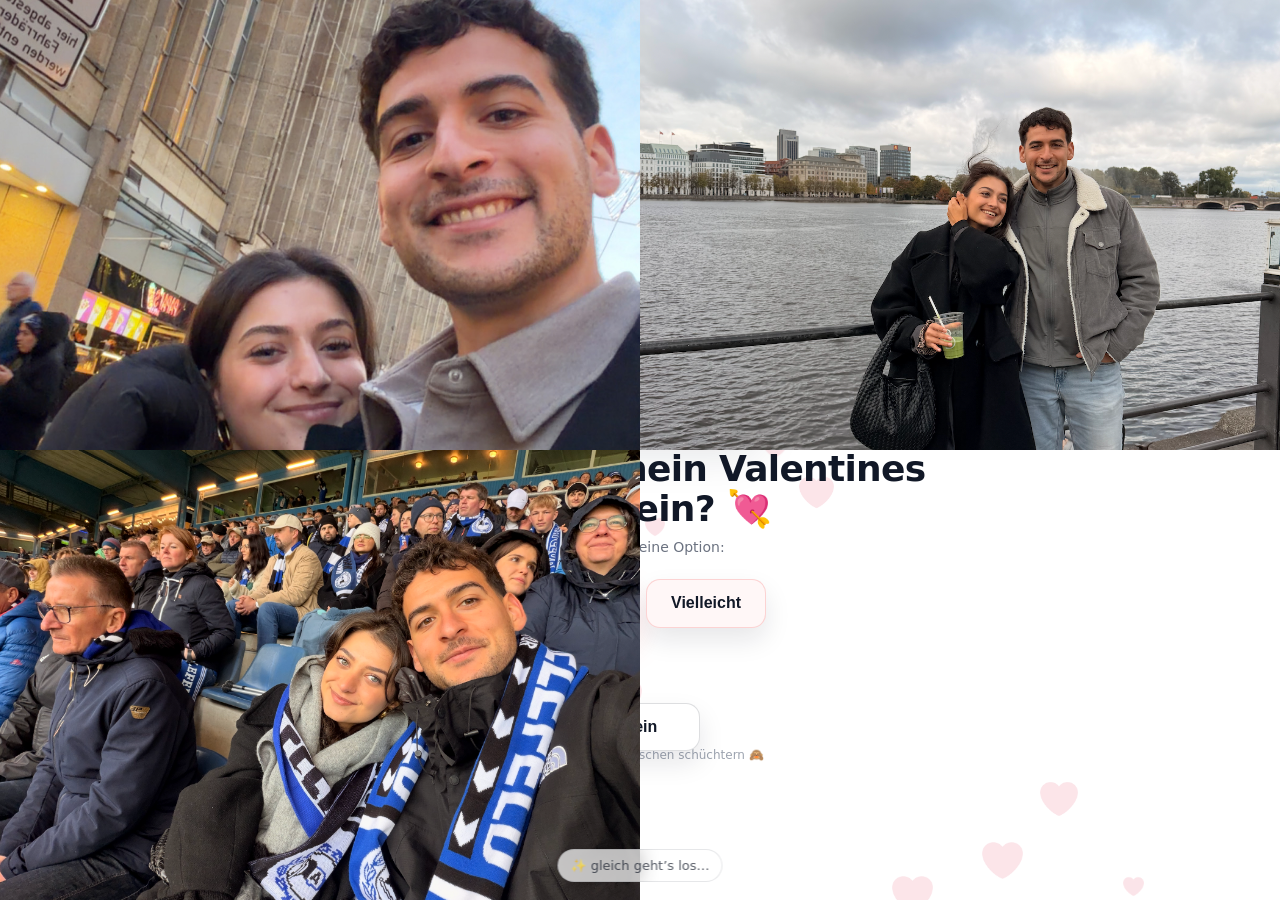
==== index.html @ 260835aa "save" ====
<!doctype html>
<html lang="de">
<head>
  <meta charset="utf-8" />
  <meta name="viewport" content="width=device-width, initial-scale=1, viewport-fit=cover" />
  <title>Valentinsdate? 💘</title>
  <link rel="preload" as="image" href="img/jiggle_bear.gif">
  <link rel="preload" as="image" href="img/pink_heart.png">

  <link rel="stylesheet" href="css/style.css" />
</head>

<body class="intro">

  <!-- Animated hearts background -->
  <div class="hearts" aria-hidden="true" id="heartsBg"></div>

<div id="curtain" aria-hidden="true">
  <div class="curtainGrid" id="curtainGrid">
    <div class="quad q1"><div class="img"></div></div>
    <div class="quad q2"><div class="img"></div></div>
    <div class="quad q3"><div class="img"></div></div>
    <div class="quad q4"><div class="img"></div></div>
  </div>

  <div class="hint">✨ gleich geht’s los…</div>
</div>


  <!-- FULLSCREEN "VIELLEICHT" OVERLAY -->
  <div id="maybeOverlay" aria-hidden="true">
    <div class="overlayContent">
      <img src="img/versuch_nochmal.png" alt="Bist du dir sicher?" />
      <div class="overlayCaption">Bist du dir sicher?</div>
    </div>
  </div>

  <!-- MAIN CONTENT (no container card) -->
  <main class="wrap" id="content">
    <section class="content">

      <div class="heroMedia">
        <img src="img/jiggle_bear.gif" alt="Jiggle Bear" class="heroGif" loading="eager" />
      </div>

      <h1>Möchtest du mein Valentines Date sein? 💘</h1>
      <p>Bitte wähle eine Option:</p>

     <div class="btnRow" id="btnRow">
  <a class="btn yes" href="ja.html">Ja</a>
  <button class="btn maybe" id="btnMaybe" type="button">Vielleicht</button>
</div>

<!-- Separate NO ZONE (below buttons, plenty of space) -->
<div class="noZone" id="noZone">
  <button class="btn no" id="btnNo" type="button">Nein</button>
</div>


      <div class="tinyNote">PS: „Nein“ ist ein bisschen schüchtern 🙈</div>

    </section>
  </main>

  <script src="js/main.js"></script>
</body>
</html>
---- css/style.css ----
:root{
  --bg: #ffffff;
  --text: #111827;
  --muted: #6b7280;

  --red: #ef4444;
  --red2:#ff4d6d;

  --safeTop: env(safe-area-inset-top, 0px);
  --safeBot: env(safe-area-inset-bottom, 0px);

  --max: 640px;
}

*{ box-sizing:border-box; -webkit-tap-highlight-color: transparent; }
html,body{ height:100%; }

body{
  margin:0;
  font-family: ui-sans-serif, -apple-system, system-ui, "Segoe UI", Roboto, Helvetica, Arial;
  color: var(--text);
  background: var(--bg);
  overflow-x:hidden;
}

/* =========================
   LAYOUT (no card)
   ========================= */
.wrap{
  min-height: 100svh;
  padding: calc(22px + var(--safeTop)) 16px calc(22px + var(--safeBot));
  display:flex;
  align-items:center;
  justify-content:center;
  position: relative;
  z-index: 2; /* above hearts */
}

.content{
  width: min(var(--max), 100%);
  text-align:center;
}
/* =========================
   INTRO: hide content until curtain ends
   ========================= */
body.intro #content{
  opacity: 0;
  transform: translateY(10px);
  pointer-events: none;
}

body.ready #content{
  opacity: 1;
  transform: translateY(0);
  pointer-events: auto;
  transition: opacity .55s ease, transform .55s ease;
}


h1{
  margin: 14px 0 10px;
  font-size: clamp(24px, 6.2vw, 36px);
  line-height: 1.1;
  letter-spacing: -0.02em;
}

p{
  margin: 0 0 16px;
  color: var(--muted);
  font-size: 14px;
}

.tinyNote{
  margin-top: 12px;
  font-size: 12px;
  color: #9ca3af;
}

/* =========================
   HERO GIF
   ========================= */
.heroMedia{
  display:flex;
  justify-content:center;
  align-items:center;
}

.heroGif{
  width: min(240px, 78vw);
  height: auto;
  border-radius: 18px;
  border: 1px solid rgba(17,24,39,.10);
  box-shadow: 0 18px 45px rgba(17,24,39,.12);
  background: rgba(255,255,255,.8);
}

/* =========================
   BUTTONS
   ========================= */
.btnRow{
  position: relative;
  display:flex;
  gap:12px;
  justify-content:center;
  flex-wrap: wrap;
  padding-top: 8px;
  min-height: 56px; /* prevents layout jump when 'no' becomes absolute */
}

.btn{
  appearance:none;
  border:none;
  border-radius: 14px;
  padding: 14px 16px;
  font-size: 16px;
  font-weight: 800;
  min-width: 120px;

  color: #111827;
  background: #ffffff;
  border: 1px solid rgba(17,24,39,.14);
  box-shadow: 0 12px 26px rgba(17,24,39,.10);

  text-decoration:none;
  display:inline-flex;
  align-items:center;
  justify-content:center;

  transition: transform .12s ease, box-shadow .2s ease, border-color .2s ease;
  touch-action: manipulation;
}

.btn:active{ transform: scale(.98); }

.btn.yes{
  color: white;
  border-color: rgba(239,68,68,.25);
  background: linear-gradient(135deg, var(--red), var(--red2));
  box-shadow: 0 16px 34px rgba(239,68,68,.22);
}

.btn.maybe{
  background: #fff7f7;
  border-color: rgba(239,68,68,.20);
}

.btn.no{
  background: #ffffff;
}

/* disagree shake */
@keyframes disagree {
  0%,100%{ transform: translateX(0) rotate(0deg); }
  15%{ transform: translateX(-3px) rotate(-4deg); }
  35%{ transform: translateX(4px) rotate(4deg); }
  55%{ transform: translateX(-4px) rotate(-3deg); }
  75%{ transform: translateX(3px) rotate(3deg); }
}
.btn.no.shake{ animation: disagree .35s ease; }

/* =========================
   FULLSCREEN MAYBE OVERLAY
   ========================= */
#maybeOverlay{
  position: fixed;
  inset: 0;
  z-index: 100;
  background: rgba(255,255,255,.92);
  backdrop-filter: blur(8px);
  -webkit-backdrop-filter: blur(8px);

  display:flex;
  align-items:center;
  justify-content:center;

  opacity: 0;
  pointer-events: none;
  transition: opacity .55s ease;
}

#maybeOverlay.active{
  opacity: 1;
  pointer-events: auto;
}

.overlayContent{
  text-align:center;
  max-width: 90vw;
  animation: softScale .55s ease;
}

.overlayContent img{
  width: min(420px, 86vw);
  border-radius: 18px;
  border: 1px solid rgba(17,24,39,.10);
  box-shadow: 0 24px 60px rgba(17,24,39,.14);
  background: white;
}

.overlayCaption{
  margin-top: 16px;
  font-size: clamp(18px, 5vw, 24px);
  font-weight: 900;
  letter-spacing: -0.02em;
  color: #111827;
}

@keyframes softScale{
  from{ transform: scale(.93); opacity: 0; }
  to{ transform: scale(1); opacity: 1; }
}

/* =========================
   HEARTS BACKGROUND
   ========================= */
/* Container behind content */
.hearts{
  position: fixed;
  inset: 0;
  z-index: 1;
  pointer-events: none;
  overflow: hidden;
}

/* =========================
   IMAGE HEART BACKGROUND
   ========================= */

.hearts{
  position: fixed;
  inset: 0;
  z-index: 1;
  pointer-events: none;
  overflow: hidden;
}

.heartImg{
  position: absolute;
  width: 26px;
  height: auto;
  opacity: 0.32; /* slightly stronger but still subtle */
  animation: floatHeart linear infinite;
  will-change: transform;
}

/* gentle vertical float */
@keyframes floatHeart{
  0%   { transform: translateY(0px) rotate(0deg); }
  50%  { transform: translateY(-25px) rotate(8deg); }
  100% { transform: translateY(0px) rotate(0deg); }
}


/* Reduce motion accessibility */
@media (prefers-reduced-motion: reduce){
  .heart{ animation: none !important; }
  #curtain{ display:none; }
}

/* =========================
   CURTAIN: 4 QUADRANTS GRID
   ========================= */
#curtain{
  position: fixed;
  inset: 0;
  z-index: 80;
  background: transparent;   /* <-- wichtig */
  overflow: hidden;
}

/* Grid with 4 images */
.curtainGrid{
  position:absolute;
  inset:0;
  display:grid;
  grid-template-columns: 1fr 1fr;
  grid-template-rows: 1fr 1fr;
}

/* Each quadrant */
.quad{
  position: relative;
  overflow:hidden;
  background: transparent;   /* <-- wichtig */
}

/* inner image layer */
.quad .img{
  position:absolute;
  inset:0;
  background-size: cover;
  background-position: center;
  transform: scale(1.04);
  opacity: 0;
  transition: opacity .35s ease, transform .6s ease;
}

/* "played in" state */
.quad.show .img{
  opacity: 1;
  transform: scale(1.02);
}

/* Slide-out: left column goes left, right column goes right */
#curtain.opening .q1,
#curtain.opening .q3{
  transform: translateX(-110%);
}

#curtain.opening .q2,
#curtain.opening .q4{
  transform: translateX(110%);
}

.q1,.q2,.q3,.q4{
  transition: transform .9s cubic-bezier(.2,.8,.2,1);
  will-change: transform;
}

/* fade curtain away after slide */
#curtain.done{
  pointer-events:none;
  opacity:0;
  transition: opacity .35s ease;
}

/* hint */
#curtain .hint{
  position: absolute;
  bottom: calc(18px + var(--safeBot));
  left: 50%;
  transform: translateX(-50%);
  font-size: 13px;
  color: rgba(17,24,39,.7);
  background: rgba(255,255,255,.72);
  border: 1px solid rgba(17,24,39,.10);
  padding: 8px 12px;
  border-radius: 999px;
  backdrop-filter: blur(10px);
  -webkit-backdrop-filter: blur(10px);
}


/* Mobile tuning */
@media (max-width: 420px){
  .btn{ min-width: 110px; padding: 13px 14px; }
  .heroGif{ width: min(230px, 86vw); }
}

/* Keep the main row stable */
.btnRow{
  display:flex;
  gap:12px;
  justify-content:center;
  flex-wrap: wrap;
  padding-top: 8px;
}

/* NO ZONE: dedicated playground so it never covers the other buttons */
.noZone{
  position: relative;
  width: min(520px, 100%);
  height: 90px;            /* space for movement */
  margin: 18px auto 0;
  display:flex;
  align-items:center;
  justify-content:center;
}

/* The NO button moves inside this zone */
.noZone .btn.no{
  position: absolute;
  left: 50%;
  top: 90%;
  transform: translate(-50%, -50%);
}

/* extra "disagree" wobble */
@keyframes disagree {
  0%,100%{ transform: translate(-50%, -50%) rotate(0deg); }
  15%{ transform: translate(calc(-50% - 3px), -50%) rotate(-4deg); }
  35%{ transform: translate(calc(-50% + 4px), -50%) rotate(4deg); }
  55%{ transform: translate(calc(-50% - 4px), -50%) rotate(-3deg); }
  75%{ transform: translate(calc(-50% + 3px), -50%) rotate(3deg); }
}
.btn.no.shake{
  animation: disagree .35s ease;
}


#curtain{
  will-change: opacity, transform;
}
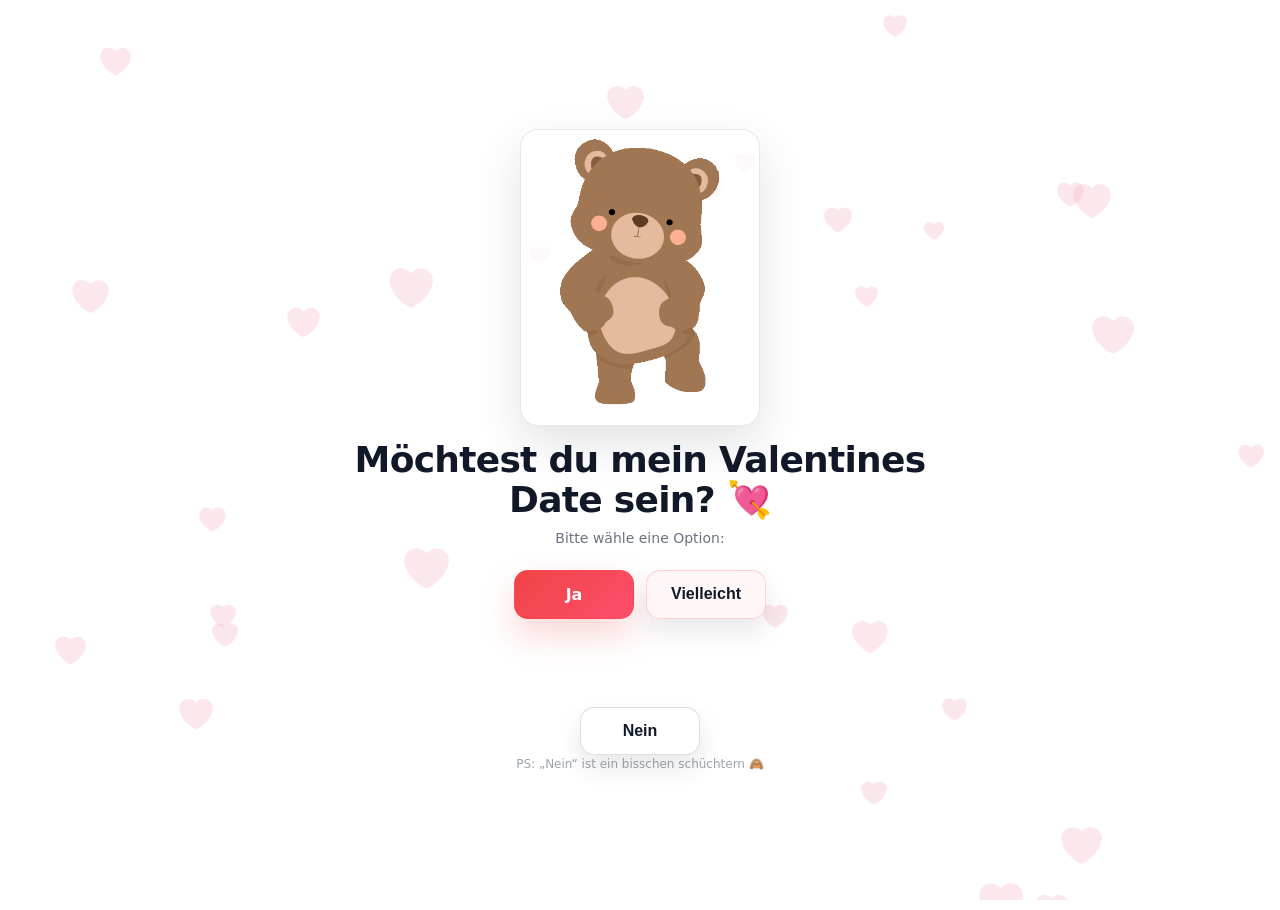
==== commit d9f5b70f: "cool" ====
--- a/index.html
+++ b/index.html
@@ -4,6 +4,8 @@
   <meta charset="utf-8" />
   <meta name="viewport" content="width=device-width, initial-scale=1, viewport-fit=cover" />
   <title>Valentinsdate? 💘</title>
+
+  <!-- Preload important visuals -->
   <link rel="preload" as="image" href="img/jiggle_bear.gif">
   <link rel="preload" as="image" href="img/pink_heart.png">
 
@@ -12,20 +14,19 @@
 
 <body class="intro">
 
-  <!-- Animated hearts background -->
+  <!-- Animated hearts background (behind content & curtain) -->
   <div class="hearts" aria-hidden="true" id="heartsBg"></div>
 
-<div id="curtain" aria-hidden="true">
-  <div class="curtainGrid" id="curtainGrid">
-    <div class="quad q1"><div class="img"></div></div>
-    <div class="quad q2"><div class="img"></div></div>
-    <div class="quad q3"><div class="img"></div></div>
-    <div class="quad q4"><div class="img"></div></div>
+  <!-- Curtain -->
+  <div id="curtain" aria-hidden="true">
+    <div class="curtainGrid" id="curtainGrid">
+      <div class="quad q1"><div class="img"></div></div>
+      <div class="quad q2"><div class="img"></div></div>
+      <div class="quad q3"><div class="img"></div></div>
+      <div class="quad q4"><div class="img"></div></div>
+    </div>
+    <div class="hint">✨ gleich geht’s los…</div>
   </div>
-
-  <div class="hint">✨ gleich geht’s los…</div>
-</div>
-
 
   <!-- FULLSCREEN "VIELLEICHT" OVERLAY -->
   <div id="maybeOverlay" aria-hidden="true">
@@ -35,7 +36,7 @@
     </div>
   </div>
 
-  <!-- MAIN CONTENT (no container card) -->
+  <!-- MAIN CONTENT -->
   <main class="wrap" id="content">
     <section class="content">
 
@@ -46,16 +47,14 @@
       <h1>Möchtest du mein Valentines Date sein? 💘</h1>
       <p>Bitte wähle eine Option:</p>
 
-     <div class="btnRow" id="btnRow">
-  <a class="btn yes" href="ja.html">Ja</a>
-  <button class="btn maybe" id="btnMaybe" type="button">Vielleicht</button>
-</div>
+      <div class="btnRow" id="btnRow">
+        <a class="btn yes" href="ja.html">Ja</a>
+        <button class="btn maybe" id="btnMaybe" type="button">Vielleicht</button>
+      </div>
 
-<!-- Separate NO ZONE (below buttons, plenty of space) -->
-<div class="noZone" id="noZone">
-  <button class="btn no" id="btnNo" type="button">Nein</button>
-</div>
-
+      <div class="noZone" id="noZone">
+        <button class="btn no" id="btnNo" type="button">Nein</button>
+      </div>
 
       <div class="tinyNote">PS: „Nein“ ist ein bisschen schüchtern 🙈</div>
 
--- a/css/style.css
+++ b/css/style.css
@@ -24,7 +24,24 @@
 }
 
 /* =========================
-   LAYOUT (no card)
+   INTRO: hide content until curtain ends
+   ========================= */
+body.intro #content{
+  opacity: 0;
+  transform: translateY(10px);
+  pointer-events: none;
+}
+
+body.ready #content{
+  opacity: 1;
+  transform: translateY(0);
+  pointer-events: auto;
+  transition: opacity .15s ease-out, transform .15s ease-out;
+}
+
+
+/* =========================
+   LAYOUT
    ========================= */
 .wrap{
   min-height: 100svh;
@@ -40,22 +57,6 @@
   width: min(var(--max), 100%);
   text-align:center;
 }
-/* =========================
-   INTRO: hide content until curtain ends
-   ========================= */
-body.intro #content{
-  opacity: 0;
-  transform: translateY(10px);
-  pointer-events: none;
-}
-
-body.ready #content{
-  opacity: 1;
-  transform: translateY(0);
-  pointer-events: auto;
-  transition: opacity .55s ease, transform .55s ease;
-}
-
 
 h1{
   margin: 14px 0 10px;
@@ -98,13 +99,11 @@
    BUTTONS
    ========================= */
 .btnRow{
-  position: relative;
   display:flex;
   gap:12px;
   justify-content:center;
   flex-wrap: wrap;
   padding-top: 8px;
-  min-height: 56px; /* prevents layout jump when 'no' becomes absolute */
 }
 
 .btn{
@@ -144,19 +143,30 @@
   border-color: rgba(239,68,68,.20);
 }
 
-.btn.no{
-  background: #ffffff;
-}
-
-/* disagree shake */
+/* No button shake (used by JS) */
 @keyframes disagree {
-  0%,100%{ transform: translateX(0) rotate(0deg); }
-  15%{ transform: translateX(-3px) rotate(-4deg); }
-  35%{ transform: translateX(4px) rotate(4deg); }
-  55%{ transform: translateX(-4px) rotate(-3deg); }
-  75%{ transform: translateX(3px) rotate(3deg); }
+  0%,100%{ transform: rotate(0deg); }
+  15%{ transform: rotate(-4deg); }
+  35%{ transform: rotate(4deg); }
+  55%{ transform: rotate(-3deg); }
+  75%{ transform: rotate(3deg); }
 }
 .btn.no.shake{ animation: disagree .35s ease; }
+
+/* NO ZONE: button moves only here */
+.noZone{
+  position: relative;
+  width: min(520px, 100%);
+  height: 110px;          /* space for movement */
+  margin: 16px auto 0;
+}
+
+.noZone .btn.no{
+  position: absolute;
+  left: 50%;
+  top: 72px;              /* default resting position */
+  transform: translateX(-50%);
+}
 
 /* =========================
    FULLSCREEN MAYBE OVERLAY
@@ -211,9 +221,8 @@
 }
 
 /* =========================
-   HEARTS BACKGROUND
-   ========================= */
-/* Container behind content */
+   IMAGE HEART BACKGROUND
+   ========================= */
 .hearts{
   position: fixed;
   inset: 0;
@@ -222,38 +231,24 @@
   overflow: hidden;
 }
 
-/* =========================
-   IMAGE HEART BACKGROUND
-   ========================= */
-
-.hearts{
-  position: fixed;
-  inset: 0;
-  z-index: 1;
-  pointer-events: none;
-  overflow: hidden;
-}
-
 .heartImg{
   position: absolute;
   width: 26px;
   height: auto;
-  opacity: 0.32; /* slightly stronger but still subtle */
+  opacity: 0.28; /* slightly subtle */
   animation: floatHeart linear infinite;
   will-change: transform;
 }
 
-/* gentle vertical float */
 @keyframes floatHeart{
   0%   { transform: translateY(0px) rotate(0deg); }
   50%  { transform: translateY(-25px) rotate(8deg); }
   100% { transform: translateY(0px) rotate(0deg); }
 }
 
-
 /* Reduce motion accessibility */
 @media (prefers-reduced-motion: reduce){
-  .heart{ animation: none !important; }
+  .heartImg{ animation: none !important; }
   #curtain{ display:none; }
 }
 
@@ -264,8 +259,9 @@
   position: fixed;
   inset: 0;
   z-index: 80;
-  background: transparent;   /* <-- wichtig */
+  background: #fff; /* intro should be white */
   overflow: hidden;
+  will-change: opacity, transform;
 }
 
 /* Grid with 4 images */
@@ -281,7 +277,7 @@
 .quad{
   position: relative;
   overflow:hidden;
-  background: transparent;   /* <-- wichtig */
+  background: #fff;
 }
 
 /* inner image layer */
@@ -295,7 +291,6 @@
   transition: opacity .35s ease, transform .6s ease;
 }
 
-/* "played in" state */
 .quad.show .img{
   opacity: 1;
   transform: scale(1.02);
@@ -306,7 +301,6 @@
 #curtain.opening .q3{
   transform: translateX(-110%);
 }
-
 #curtain.opening .q2,
 #curtain.opening .q4{
   transform: translateX(110%);
@@ -317,14 +311,17 @@
   will-change: transform;
 }
 
-/* fade curtain away after slide */
+#curtain.opening .hint{
+  opacity: 0;
+  transition: opacity .25s ease;
+}
+
 #curtain.done{
   pointer-events:none;
   opacity:0;
   transition: opacity .35s ease;
 }
 
-/* hint */
 #curtain .hint{
   position: absolute;
   bottom: calc(18px + var(--safeBot));
@@ -340,54 +337,21 @@
   -webkit-backdrop-filter: blur(10px);
 }
 
-
 /* Mobile tuning */
 @media (max-width: 420px){
   .btn{ min-width: 110px; padding: 13px 14px; }
   .heroGif{ width: min(230px, 86vw); }
 }
-
-/* Keep the main row stable */
-.btnRow{
-  display:flex;
-  gap:12px;
-  justify-content:center;
-  flex-wrap: wrap;
-  padding-top: 8px;
-}
-
-/* NO ZONE: dedicated playground so it never covers the other buttons */
-.noZone{
-  position: relative;
-  width: min(520px, 100%);
-  height: 90px;            /* space for movement */
-  margin: 18px auto 0;
-  display:flex;
-  align-items:center;
-  justify-content:center;
-}
-
-/* The NO button moves inside this zone */
-.noZone .btn.no{
-  position: absolute;
-  left: 50%;
-  top: 90%;
-  transform: translate(-50%, -50%);
-}
-
-/* extra "disagree" wobble */
-@keyframes disagree {
-  0%,100%{ transform: translate(-50%, -50%) rotate(0deg); }
-  15%{ transform: translate(calc(-50% - 3px), -50%) rotate(-4deg); }
-  35%{ transform: translate(calc(-50% + 4px), -50%) rotate(4deg); }
-  55%{ transform: translate(calc(-50% - 4px), -50%) rotate(-3deg); }
-  75%{ transform: translate(calc(-50% + 3px), -50%) rotate(3deg); }
-}
-.btn.no.shake{
-  animation: disagree .35s ease;
-}
-
-
 #curtain{
-  will-change: opacity, transform;
-}
+  background: #fff;              /* intro white */
+  transition: background .08s linear, opacity .18s ease;  /* faster */
+}
+
+#curtain.opening{
+  background: transparent;       /* <-- white overlay gone immediately */
+}
+
+#curtain.done{
+  opacity: 0;
+  pointer-events: none;
+}
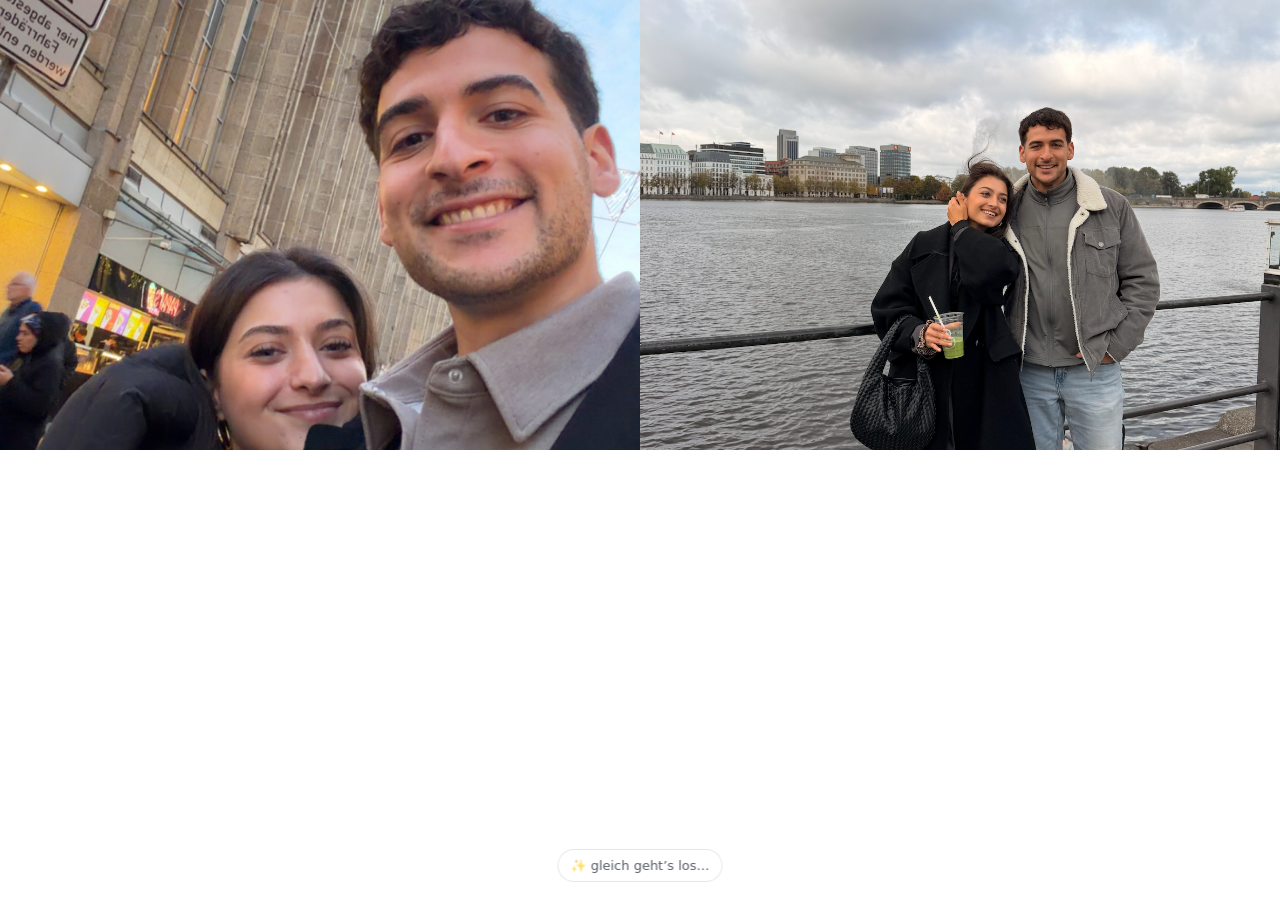
==== commit 1a36c77d: "cool" ====
--- a/index.html
+++ b/index.html
@@ -1,6 +1,7 @@
 <!doctype html>
 <html lang="de">
 <head>
+    <link rel="icon" type="image/jpeg" href="img/bee.jpg">
   <meta charset="utf-8" />
   <meta name="viewport" content="width=device-width, initial-scale=1, viewport-fit=cover" />
   <title>Valentinsdate? 💘</title>
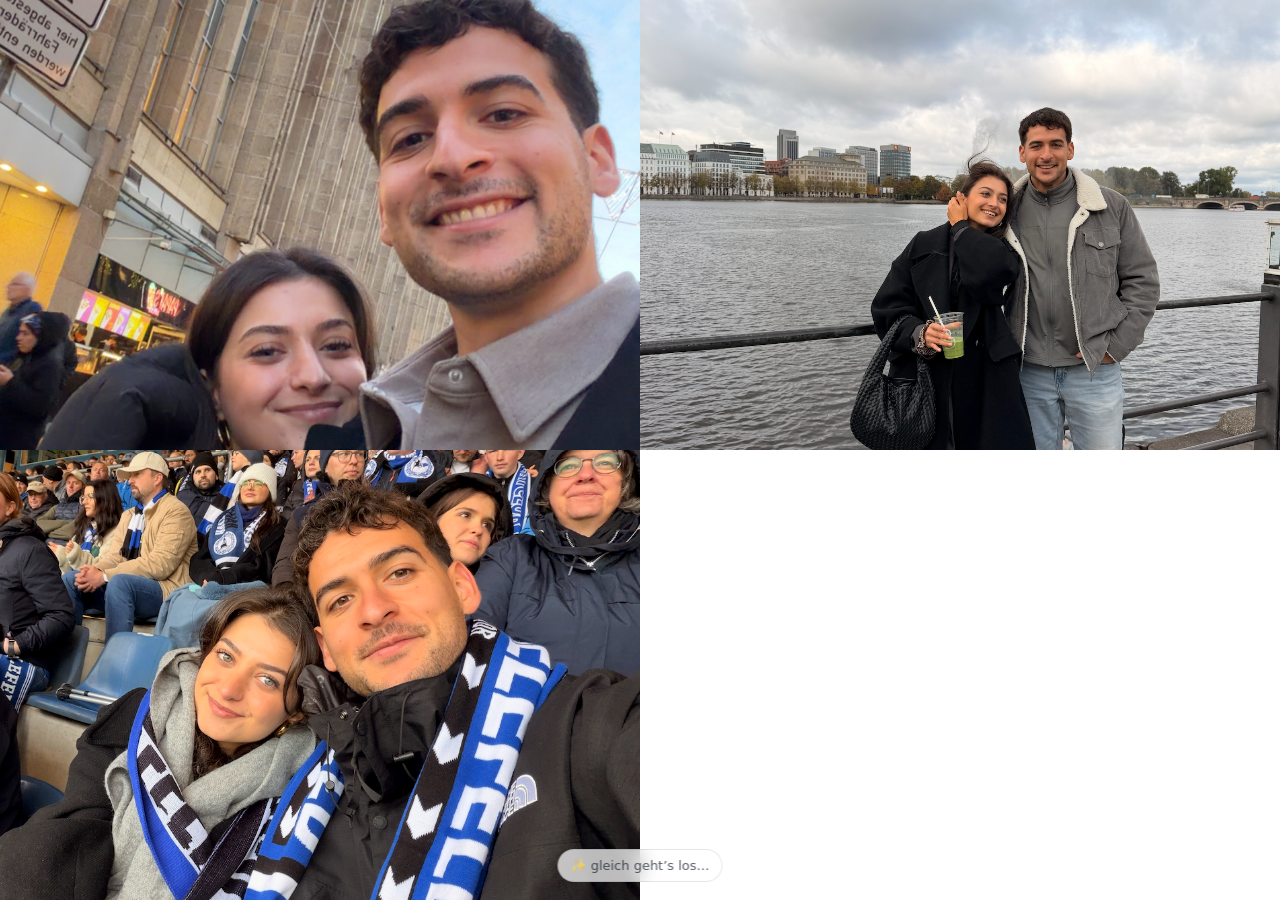
==== commit b4813f08: "done" ====
--- a/index.html
+++ b/index.html
@@ -57,7 +57,7 @@
         <button class="btn no" id="btnNo" type="button">Nein</button>
       </div>
 
-      <div class="tinyNote">PS: „Nein“ ist ein bisschen schüchtern 🙈</div>
+      <div class="tinyNote">PS: „Nein“ ist ein bisschen schüchtern...</div>
 
     </section>
   </main>
